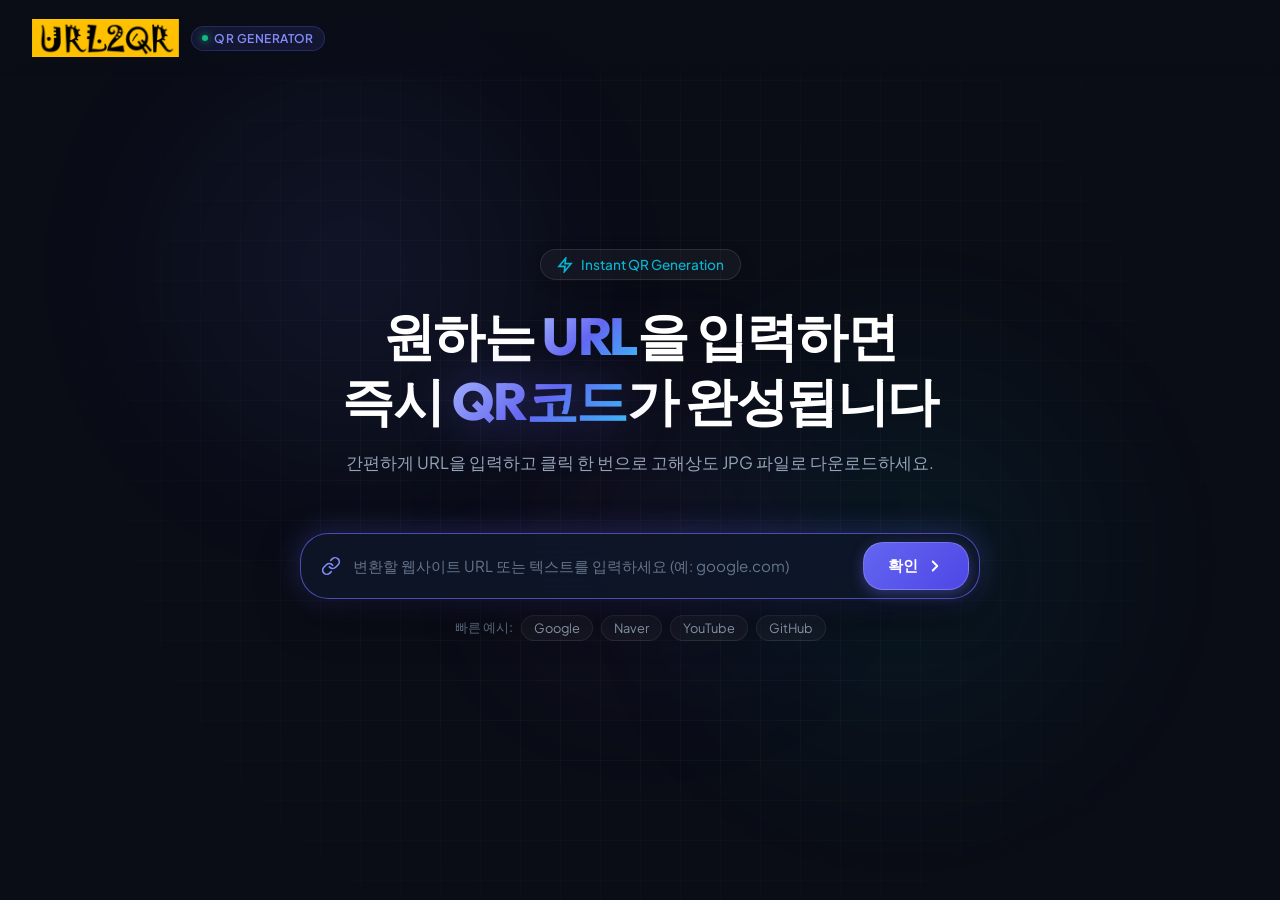
==== index.html @ 55056c15 "init" ====
<!DOCTYPE html>
<html lang="ko">
<head>
    <meta charset="UTF-8">
    <meta name="viewport" content="width=device-width, initial-scale=1.0">
    <title>QR Code Studio - 간편한 QR코드 생성기</title>
    <meta name="description" content="URL을 입력하여 고화질 QR코드를 즉시 생성하고 JPG로 다운로드하세요.">
    <!-- Google Fonts -->
    <link rel="preconnect" href="https://fonts.googleapis.com">
    <link rel="preconnect" href="https://fonts.gstatic.com" crossorigin>
    <link href="https://fonts.googleapis.com/css2?family=Outfit:wght@300;400;500;600;700;800&family=Plus+Jakarta+Sans:wght@400;500;600;700&display=swap" rel="stylesheet">
    <link rel="stylesheet" href="css/style.css">
</head>
<body class="state-initial">
    <!-- Ambient Background Lighting -->
    <div class="ambient-glow orb-1" aria-hidden="true"></div>
    <div class="ambient-glow orb-2" aria-hidden="true"></div>
    <div class="ambient-glow orb-3" aria-hidden="true"></div>
    <div class="bg-grid-pattern" aria-hidden="true"></div>

    <!-- Top-Left Header with Logo -->
    <header class="app-header">
        <div class="logo-wrapper" id="logoWrapper" title="QR Code Studio">
            <img src="img/logo.png" alt="QR Code Studio Logo" class="brand-logo" id="brandLogo" onerror="this.onerror=null; this.src='logo.png';">
            <div class="brand-badge">
                <span class="badge-dot"></span>
                <span>QR Generator</span>
            </div>
        </div>
        <div class="header-actions">
            <button type="button" class="btn-icon" id="btnReset" title="새로 만들기" style="display: none;">
                <svg width="18" height="18" viewBox="0 0 24 24" fill="none" stroke="currentColor" stroke-width="2" stroke-linecap="round" stroke-linejoin="round">
                    <path d="M3 12a9 9 0 0 1 9-9 9.75 9.75 0 0 1 6.74 2.74L21 8"></path>
                    <path d="M21 3v5h-5"></path>
                    <path d="M21 12a9 9 0 0 1-9 9 9.75 9.75 0 0 1-6.74-2.74L3 16"></path>
                    <path d="M3 21v-5h5"></path>
                </svg>
                <span>초기화</span>
            </button>
        </div>
    </header>

    <!-- Main Container -->
    <main class="app-container" id="mainContainer">
        
        <!-- Hero Intro (Visible in Initial State) -->
        <section class="hero-intro" id="heroIntro">
            <div class="hero-pill">
                <svg width="16" height="16" viewBox="0 0 24 24" fill="none" stroke="currentColor" stroke-width="2.5">
                    <polygon points="13 2 3 14 12 14 11 22 21 10 12 10 13 2"></polygon>
                </svg>
                <span>Instant QR Generation</span>
            </div>
            <h1 class="hero-title">
                원하는 <span class="gradient-text">URL</span>을 입력하면<br>
                즉시 <span class="gradient-text glow">QR코드</span>가 완성됩니다
            </h1>
            <p class="hero-desc">
                간편하게 URL을 입력하고 클릭 한 번으로 고해상도 JPG 파일로 다운로드하세요.
            </p>
        </section>

        <!-- Center QR Code Display Section (Active when generated) -->
        <section class="qr-display-section" id="qrDisplaySection" aria-live="polite">
            <div class="qr-card-wrapper">
                <!-- QR Code Clickable Card -->
                <div class="qr-card" id="qrCard" role="button" tabindex="0" title="클릭하면 JPG 파일로 다운로드됩니다">
                    <!-- Hover Tooltip / Action Badge -->
                    <div class="qr-card-badge">
                        <svg width="14" height="14" viewBox="0 0 24 24" fill="none" stroke="currentColor" stroke-width="2.5">
                            <path d="M21 15v4a2 2 0 0 1-2 2H5a2 2 0 0 1-2-2v-4"></path>
                            <polyline points="7 10 12 15 17 10"></polyline>
                            <line x1="12" y1="15" x2="12" y2="3"></line>
                        </svg>
                        <span>클릭하여 JPG 다운로드</span>
                    </div>

                    <!-- Canvas Render Target -->
                    <div class="qr-canvas-container" id="qrCanvasContainer">
                        <!-- QR Code Canvas rendered here -->
                    </div>

                    <!-- Scan Me Tag -->
                    <div class="qr-card-footer">
                        <span class="qr-url-text" id="qrCardUrlText">https://example.com</span>
                    </div>

                    <!-- Click Ripple Effect Overlay -->
                    <div class="ripple-overlay" id="rippleOverlay"></div>
                </div>

                <!-- Action Toolbar below QR Card -->
                <div class="qr-card-actions">
                    <button type="button" class="btn-action-primary" id="btnDownloadJpg" title="고화질 JPG 파일 다운로드">
                        <svg width="18" height="18" viewBox="0 0 24 24" fill="none" stroke="currentColor" stroke-width="2.2" stroke-linecap="round" stroke-linejoin="round">
                            <path d="M21 15v4a2 2 0 0 1-2 2H5a2 2 0 0 1-2-2v-4"></path>
                            <polyline points="7 10 12 15 17 10"></polyline>
                            <line x1="12" y1="15" x2="12" y2="3"></line>
                        </svg>
                        <span>JPG 다운로드</span>
                    </button>
                    <button type="button" class="btn-action-secondary" id="btnCopyUrl" title="입력된 URL 복사">
                        <svg width="18" height="18" viewBox="0 0 24 24" fill="none" stroke="currentColor" stroke-width="2.2" stroke-linecap="round" stroke-linejoin="round">
                            <rect x="9" y="9" width="13" height="13" rx="2" ry="2"></rect>
                            <path d="M5 15H4a2 2 0 0 1-2-2V4a2 2 0 0 1 2-2h9a2 2 0 0 1 2 2v1"></path>
                        </svg>
                        <span>URL 복사</span>
                    </button>
                </div>
            </div>
        </section>

        <!-- Floating / Sliding URL Input Component -->
        <section class="url-input-section" id="urlInputSection">
            <form class="url-form" id="urlForm" autocomplete="off" onsubmit="return false;">
                <div class="input-glow-bar"></div>
                <div class="input-inner-wrapper">
                    <div class="input-icon-left" aria-hidden="true">
                        <svg width="20" height="20" viewBox="0 0 24 24" fill="none" stroke="currentColor" stroke-width="2" stroke-linecap="round" stroke-linejoin="round">
                            <path d="M10 13a5 5 0 0 0 7.54.54l3-3a5 5 0 0 0-7.07-7.07l-1.72 1.71"></path>
                            <path d="M14 11a5 5 0 0 0-7.54-.54l-3 3a5 5 0 0 0 7.07 7.07l1.71-1.71"></path>
                        </svg>
                    </div>

                    <input 
                        type="text" 
                        id="urlInput" 
                        class="url-input-field" 
                        placeholder="변환할 웹사이트 URL 또는 텍스트를 입력하세요 (예: google.com)" 
                        aria-label="URL 입력창" 
                        spellcheck="false" 
                        autofocus
                    >

                    <button type="button" class="btn-clear-input" id="btnClearInput" title="내용 지우기" aria-label="입력 내용 지우기">
                        <svg width="16" height="16" viewBox="0 0 24 24" fill="none" stroke="currentColor" stroke-width="2.5" stroke-linecap="round" stroke-linejoin="round">
                            <line x1="18" y1="6" x2="6" y2="18"></line>
                            <line x1="6" y1="6" x2="18" y2="18"></line>
                        </svg>
                    </button>

                    <button type="submit" class="btn-submit" id="btnSubmit">
                        <span>확인</span>
                        <svg width="18" height="18" viewBox="0 0 24 24" fill="none" stroke="currentColor" stroke-width="2.5" stroke-linecap="round" stroke-linejoin="round">
                            <polyline points="9 18 15 12 9 6"></polyline>
                        </svg>
                    </button>
                </div>

                <!-- Quick Preset URL Chips (shown in initial state) -->
                <div class="preset-chips" id="presetChips">
                    <span class="preset-label">빠른 예시:</span>
                    <button type="button" class="chip-item" data-url="https://www.google.com">Google</button>
                    <button type="button" class="chip-item" data-url="https://www.naver.com">Naver</button>
                    <button type="button" class="chip-item" data-url="https://www.youtube.com">YouTube</button>
                    <button type="button" class="chip-item" data-url="https://github.com">GitHub</button>
                </div>
            </form>
        </section>

    </main>

    <!-- Toast Notification -->
    <div class="toast-container" id="toastContainer" aria-live="assertive"></div>

    <!-- Scripts -->
    <script src="js/qrcode.min.js"></script>
    <script src="js/app.js"></script>
</body>
</html>
---- css/style.css ----
/* ==========================================================================
   Design Tokens & CSS Variables
   ========================================================================== */
:root {
    --bg-main: #0a0d16;
    --bg-secondary: #111728;
    --bg-glass: rgba(17, 24, 39, 0.7);
    --bg-glass-strong: rgba(15, 23, 42, 0.85);
    --border-glass: rgba(255, 255, 255, 0.1);
    --border-glow: rgba(99, 102, 241, 0.35);

    --primary: #6366f1;
    --primary-hover: #4f46e5;
    --primary-light: #818cf8;
    --accent-cyan: #06b6d4;
    --accent-violet: #a855f7;
    --accent-emerald: #10b981;

    --text-primary: #f8fafc;
    --text-secondary: #94a3b8;
    --text-muted: #64748b;

    --font-heading: 'Outfit', -apple-system, BlinkMacSystemFont, "Segoe UI", Roboto, sans-serif;
    --font-body: 'Plus Jakarta Sans', -apple-system, BlinkMacSystemFont, "Segoe UI", Roboto, sans-serif;

    --radius-sm: 8px;
    --radius-md: 14px;
    --radius-lg: 20px;
    --radius-xl: 28px;
    --radius-full: 9999px;

    --shadow-subtle: 0 4px 20px -2px rgba(0, 0, 0, 0.4);
    --shadow-card: 0 20px 40px -15px rgba(0, 0, 0, 0.6), 0 0 40px -10px rgba(99, 102, 241, 0.25);
    --shadow-glow: 0 0 35px rgba(99, 102, 241, 0.4);

    --transition-smooth: all 0.5s cubic-bezier(0.16, 1, 0.3, 1);
    --transition-fast: all 0.2s ease-out;
}

/* ==========================================================================
   Reset & Base Styles
   ========================================================================== */
*, *::before, *::after {
    box-sizing: border-box;
    margin: 0;
    padding: 0;
}

html, body {
    width: 100%;
    min-height: 100vh;
    font-family: var(--font-body);
    background-color: var(--bg-main);
    color: var(--text-primary);
    overflow-x: hidden;
    position: relative;
    -webkit-font-smoothing: antialiased;
    -moz-osx-font-smoothing: grayscale;
}

body {
    display: flex;
    flex-direction: column;
}

/* ==========================================================================
   Ambient Background Lighting & Grids
   ========================================================================== */
.bg-grid-pattern {
    position: fixed;
    inset: 0;
    background-image: 
        linear-gradient(to right, rgba(255, 255, 255, 0.025) 1px, transparent 1px),
        linear-gradient(to bottom, rgba(255, 255, 255, 0.025) 1px, transparent 1px);
    background-size: 40px 40px;
    mask-image: radial-gradient(circle at center, black 40%, transparent 85%);
    -webkit-mask-image: radial-gradient(circle at center, black 40%, transparent 85%);
    pointer-events: none;
    z-index: 0;
}

.ambient-glow {
    position: fixed;
    border-radius: 50%;
    filter: blur(100px);
    opacity: 0.45;
    pointer-events: none;
    z-index: 0;
    animation: floatOrb 18s ease-in-out infinite alternate;
}

.orb-1 {
    width: 450px;
    height: 450px;
    background: radial-gradient(circle, rgba(99, 102, 241, 0.35), transparent 70%);
    top: 5%;
    left: 10%;
}

.orb-2 {
    width: 500px;
    height: 500px;
    background: radial-gradient(circle, rgba(6, 182, 212, 0.25), transparent 70%);
    bottom: 10%;
    right: 10%;
    animation-delay: -6s;
}

.orb-3 {
    width: 350px;
    height: 350px;
    background: radial-gradient(circle, rgba(168, 85, 247, 0.25), transparent 70%);
    top: 40%;
    right: 35%;
    animation-delay: -12s;
}

@keyframes floatOrb {
    0% { transform: translate(0, 0) scale(1); }
    50% { transform: translate(40px, -30px) scale(1.1); }
    100% { transform: translate(-30px, 40px) scale(0.95); }
}

/* ==========================================================================
   Header & Top-Left Logo
   ========================================================================== */
.app-header {
    position: fixed;
    top: 0;
    left: 0;
    right: 0;
    height: 76px;
    display: flex;
    align-items: center;
    justify-content: space-between;
    padding: 0 2rem;
    z-index: 40;
    background: linear-gradient(180deg, rgba(10, 13, 22, 0.8) 0%, rgba(10, 13, 22, 0) 100%);
    backdrop-filter: blur(8px);
    -webkit-backdrop-filter: blur(8px);
}

.logo-wrapper {
    display: flex;
    align-items: center;
    gap: 12px;
    text-decoration: none;
    cursor: pointer;
    transition: var(--transition-fast);
}

.logo-wrapper:hover .brand-logo {
    transform: scale(1.03);
    filter: drop-shadow(0 0 12px rgba(99, 102, 241, 0.4));
}

.brand-logo {
    height: 38px;
    width: auto;
    max-width: 180px;
    object-fit: contain;
    transition: var(--transition-fast);
}

.brand-badge {
    display: inline-flex;
    align-items: center;
    gap: 6px;
    padding: 4px 10px;
    background: rgba(99, 102, 241, 0.12);
    border: 1px solid rgba(99, 102, 241, 0.25);
    border-radius: var(--radius-full);
    font-size: 0.75rem;
    font-weight: 600;
    letter-spacing: 0.04em;
    color: var(--primary-light);
    text-transform: uppercase;
}

.badge-dot {
    width: 6px;
    height: 6px;
    border-radius: 50%;
    background-color: var(--accent-emerald);
    box-shadow: 0 0 8px var(--accent-emerald);
    animation: pulseDot 2s infinite ease-in-out;
}

@keyframes pulseDot {
    0%, 100% { opacity: 1; transform: scale(1); }
    50% { opacity: 0.4; transform: scale(0.8); }
}

.header-actions {
    display: flex;
    align-items: center;
    gap: 12px;
}

.btn-icon {
    display: inline-flex;
    align-items: center;
    gap: 8px;
    padding: 8px 16px;
    background: rgba(255, 255, 255, 0.05);
    border: 1px solid var(--border-glass);
    border-radius: var(--radius-full);
    color: var(--text-secondary);
    font-family: var(--font-body);
    font-size: 0.85rem;
    font-weight: 500;
    cursor: pointer;
    backdrop-filter: blur(10px);
    transition: var(--transition-fast);
}

.btn-icon:hover {
    background: rgba(255, 255, 255, 0.1);
    color: var(--text-primary);
    border-color: rgba(255, 255, 255, 0.2);
    transform: translateY(-1px);
}

/* ==========================================================================
   Main App Container
   ========================================================================== */
.app-container {
    position: relative;
    z-index: 10;
    width: 100%;
    max-width: 1200px;
    margin: 0 auto;
    min-height: 100vh;
    padding: 90px 1.5rem 100px;
    display: flex;
    flex-direction: column;
    align-items: center;
    justify-content: center;
    transition: var(--transition-smooth);
}

/* ==========================================================================
   Hero Intro Section (Initial State)
   ========================================================================== */
.hero-intro {
    text-align: center;
    max-width: 680px;
    margin-bottom: 2.5rem;
    transition: var(--transition-smooth);
    opacity: 1;
    transform: translateY(0);
}

.hero-pill {
    display: inline-flex;
    align-items: center;
    gap: 8px;
    padding: 6px 16px;
    background: rgba(255, 255, 255, 0.04);
    border: 1px solid rgba(255, 255, 255, 0.1);
    border-radius: var(--radius-full);
    font-size: 0.85rem;
    font-weight: 500;
    color: var(--accent-cyan);
    margin-bottom: 1.5rem;
    box-shadow: 0 4px 15px rgba(0, 0, 0, 0.2);
}

.hero-title {
    font-family: var(--font-heading);
    font-size: clamp(2rem, 4.5vw, 3.25rem);
    font-weight: 800;
    line-height: 1.25;
    letter-spacing: -0.03em;
    margin-bottom: 1rem;
    color: #ffffff;
}

.gradient-text {
    background: linear-gradient(135deg, #a5b4fc 0%, #6366f1 50%, #38bdf8 100%);
    -webkit-background-clip: text;
    -webkit-text-fill-color: transparent;
}

.gradient-text.glow {
    filter: drop-shadow(0 0 25px rgba(99, 102, 241, 0.45));
}

.hero-desc {
    font-size: 1.05rem;
    line-height: 1.6;
    color: var(--text-secondary);
}

/* State Change: When QR is Generated */
body.state-generated .hero-intro {
    opacity: 0;
    transform: translateY(-20px) scale(0.95);
    max-height: 0;
    margin-bottom: 0;
    pointer-events: none;
    overflow: hidden;
}

/* ==========================================================================
   Center QR Code Display Section
   ========================================================================== */
.qr-display-section {
    display: flex;
    flex-direction: column;
    align-items: center;
    justify-content: center;
    width: 100%;
    margin-top: 0;
    transition: var(--transition-smooth);
}

/* Initial state: Hidden */
body.state-initial .qr-display-section {
    opacity: 0;
    transform: scale(0.85) translateY(20px);
    max-height: 0;
    pointer-events: none;
    overflow: hidden;
    margin: 0;
}

/* Generated state: Centered and Revealed */
body.state-generated .qr-display-section {
    opacity: 1;
    transform: scale(1) translateY(0);
    max-height: 700px;
    pointer-events: auto;
    margin: auto 0 4rem 0;
}

.qr-card-wrapper {
    display: flex;
    flex-direction: column;
    align-items: center;
    gap: 1.75rem;
    animation: popIn 0.6s cubic-bezier(0.16, 1, 0.3, 1) forwards;
}

@keyframes popIn {
    0% {
        opacity: 0;
        transform: scale(0.8) translateY(30px);
    }
    100% {
        opacity: 1;
        transform: scale(1) translateY(0);
    }
}

/* Clickable Interactive QR Card */
.qr-card {
    position: relative;
    background: var(--bg-glass-strong);
    border: 1px solid var(--border-glow);
    border-radius: var(--radius-xl);
    padding: 1.75rem 1.75rem 1.5rem;
    box-shadow: var(--shadow-card);
    backdrop-filter: blur(20px);
    -webkit-backdrop-filter: blur(20px);
    cursor: pointer;
    transition: transform 0.35s cubic-bezier(0.16, 1, 0.3, 1), box-shadow 0.35s ease, border-color 0.35s ease;
    user-select: none;
    overflow: hidden;
    display: flex;
    flex-direction: column;
    align-items: center;
}

.qr-card:hover {
    transform: translateY(-6px) scale(1.02);
    border-color: rgba(99, 102, 241, 0.7);
    box-shadow: 0 25px 50px -12px rgba(0, 0, 0, 0.8), 0 0 50px rgba(99, 102, 241, 0.45);
}

.qr-card:active {
    transform: scale(0.98);
}

.qr-card:focus-visible {
    outline: 2px solid var(--primary-light);
    outline-offset: 4px;
}

/* Download Badge on Hover */
.qr-card-badge {
    position: absolute;
    top: 14px;
    right: 14px;
    display: flex;
    align-items: center;
    gap: 6px;
    padding: 5px 12px;
    background: linear-gradient(135deg, rgba(99, 102, 241, 0.85), rgba(6, 182, 212, 0.85));
    border-radius: var(--radius-full);
    font-size: 0.75rem;
    font-weight: 600;
    color: #ffffff;
    box-shadow: 0 4px 12px rgba(0, 0, 0, 0.3);
    opacity: 0.9;
    transition: var(--transition-fast);
    z-index: 5;
}

.qr-card:hover .qr-card-badge {
    opacity: 1;
    transform: translateY(-1px);
    box-shadow: 0 6px 16px rgba(99, 102, 241, 0.5);
}

/* Canvas Container with clean white background */
.qr-canvas-container {
    width: 256px;
    height: 256px;
    background: #ffffff;
    border-radius: var(--radius-lg);
    padding: 16px;
    display: flex;
    align-items: center;
    justify-content: center;
    box-shadow: 0 8px 30px rgba(0, 0, 0, 0.25);
    position: relative;
    z-index: 2;
}

.qr-canvas-container canvas {
    width: 100% !important;
    height: 100% !important;
    border-radius: var(--radius-sm);
    display: block;
}

/* QR Card Footer with URL preview */
.qr-card-footer {
    margin-top: 1.25rem;
    width: 100%;
    max-width: 256px;
    text-align: center;
}

.qr-url-text {
    display: block;
    font-size: 0.82rem;
    color: var(--text-secondary);
    white-space: nowrap;
    overflow: hidden;
    text-overflow: ellipsis;
    padding: 4px 10px;
    background: rgba(255, 255, 255, 0.04);
    border-radius: var(--radius-full);
    border: 1px solid rgba(255, 255, 255, 0.06);
}

/* Click Ripple effect */
.ripple-overlay {
    position: absolute;
    inset: 0;
    pointer-events: none;
    background: radial-gradient(circle, rgba(255, 255, 255, 0.35) 10%, transparent 70%);
    opacity: 0;
    transform: scale(0);
    transition: transform 0.5s ease-out, opacity 0.5s ease-out;
}

.qr-card.ripple-active .ripple-overlay {
    opacity: 1;
    transform: scale(2.5);
    transition: 0s;
}

/* QR Action Toolbar */
.qr-card-actions {
    display: flex;
    gap: 12px;
    width: 100%;
    max-width: 320px;
}

.btn-action-primary,
.btn-action-secondary {
    flex: 1;
    display: inline-flex;
    align-items: center;
    justify-content: center;
    gap: 8px;
    padding: 12px 18px;
    border-radius: var(--radius-md);
    font-family: var(--font-body);
    font-size: 0.9rem;
    font-weight: 600;
    cursor: pointer;
    transition: var(--transition-fast);
}

.btn-action-primary {
    background: linear-gradient(135deg, #6366f1 0%, #4f46e5 100%);
    border: 1px solid rgba(255, 255, 255, 0.2);
    color: #ffffff;
    box-shadow: 0 4px 16px rgba(99, 102, 241, 0.4);
}

.btn-action-primary:hover {
    transform: translateY(-2px);
    box-shadow: 0 8px 25px rgba(99, 102, 241, 0.6);
    background: linear-gradient(135deg, #4f46e5 0%, #4338ca 100%);
}

.btn-action-secondary {
    background: rgba(255, 255, 255, 0.05);
    border: 1px solid var(--border-glass);
    color: var(--text-primary);
    backdrop-filter: blur(10px);
}

.btn-action-secondary:hover {
    background: rgba(255, 255, 255, 0.1);
    border-color: rgba(255, 255, 255, 0.2);
    transform: translateY(-2px);
}

/* ==========================================================================
   Sliding URL Input Section (Center -> Bottom Transition)
   ========================================================================== */
.url-input-section {
    width: 100%;
    max-width: 680px;
    z-index: 30;
    transition: var(--transition-smooth);
}

/* Initial State: Centered below Hero */
body.state-initial .url-input-section {
    position: relative;
    margin-top: 0;
    transform: translateY(0);
}

/* Generated State: Docked smoothly at the Bottom */
body.state-generated .url-input-section {
    position: fixed;
    bottom: 2rem;
    left: 50%;
    transform: translateX(-50%);
    width: calc(100% - 3rem);
    max-width: 650px;
    animation: dockBottom 0.6s cubic-bezier(0.16, 1, 0.3, 1) forwards;
}

@keyframes dockBottom {
    0% {
        transform: translate(-50%, 60px);
        opacity: 0.5;
    }
    100% {
        transform: translate(-50%, 0);
        opacity: 1;
    }
}

.url-form {
    position: relative;
    display: flex;
    flex-direction: column;
    gap: 1rem;
    width: 100%;
}

.input-inner-wrapper {
    position: relative;
    display: flex;
    align-items: center;
    background: var(--bg-glass-strong);
    border: 1px solid var(--border-glass);
    border-radius: var(--radius-xl);
    padding: 8px 10px 8px 20px;
    box-shadow: 0 12px 35px -5px rgba(0, 0, 0, 0.5), 0 0 20px rgba(99, 102, 241, 0.1);
    backdrop-filter: blur(24px);
    -webkit-backdrop-filter: blur(24px);
    transition: var(--transition-fast);
}

.input-inner-wrapper:focus-within {
    border-color: rgba(99, 102, 241, 0.7);
    box-shadow: 0 16px 45px -5px rgba(0, 0, 0, 0.6), 0 0 30px rgba(99, 102, 241, 0.35);
}

.input-icon-left {
    display: flex;
    align-items: center;
    justify-content: center;
    color: var(--text-muted);
    margin-right: 12px;
    transition: var(--transition-fast);
}

.input-inner-wrapper:focus-within .input-icon-left {
    color: var(--primary-light);
}

.url-input-field {
    flex: 1;
    background: transparent;
    border: none;
    outline: none;
    color: var(--text-primary);
    font-family: var(--font-body);
    font-size: 1.05rem;
    padding: 10px 0;
    width: 100%;
}

.url-input-field::placeholder {
    color: var(--text-muted);
    font-size: 0.95rem;
}

/* Clear button inside input */
.btn-clear-input {
    background: transparent;
    border: none;
    color: var(--text-muted);
    padding: 6px;
    border-radius: 50%;
    cursor: pointer;
    display: flex;
    align-items: center;
    justify-content: center;
    opacity: 0;
    pointer-events: none;
    transition: var(--transition-fast);
    margin-right: 6px;
}

.btn-clear-input.visible {
    opacity: 1;
    pointer-events: auto;
}

.btn-clear-input:hover {
    color: var(--text-primary);
    background: rgba(255, 255, 255, 0.1);
}

/* Submit Confirmation Button */
.btn-submit {
    display: inline-flex;
    align-items: center;
    justify-content: center;
    gap: 8px;
    padding: 12px 24px;
    background: linear-gradient(135deg, #6366f1 0%, #4f46e5 100%);
    border: 1px solid rgba(255, 255, 255, 0.2);
    border-radius: var(--radius-lg);
    color: #ffffff;
    font-family: var(--font-body);
    font-size: 0.95rem;
    font-weight: 600;
    cursor: pointer;
    box-shadow: 0 4px 14px rgba(99, 102, 241, 0.4);
    transition: var(--transition-fast);
    white-space: nowrap;
}

.btn-submit:hover {
    background: linear-gradient(135deg, #4f46e5 0%, #4338ca 100%);
    box-shadow: 0 6px 20px rgba(99, 102, 241, 0.6);
    transform: translateY(-1px);
}

.btn-submit:active {
    transform: scale(0.97);
}

/* Preset Chips (Initial State) */
.preset-chips {
    display: flex;
    align-items: center;
    justify-content: center;
    flex-wrap: wrap;
    gap: 8px;
    transition: var(--transition-smooth);
}

body.state-generated .preset-chips {
    display: none;
}

.preset-label {
    font-size: 0.8rem;
    color: var(--text-muted);
    font-weight: 500;
}

.chip-item {
    background: rgba(255, 255, 255, 0.04);
    border: 1px solid rgba(255, 255, 255, 0.08);
    border-radius: var(--radius-full);
    color: var(--text-secondary);
    font-family: var(--font-body);
    font-size: 0.8rem;
    padding: 4px 12px;
    cursor: pointer;
    transition: var(--transition-fast);
}

.chip-item:hover {
    background: rgba(99, 102, 241, 0.15);
    border-color: rgba(99, 102, 241, 0.3);
    color: #ffffff;
    transform: translateY(-1px);
}

/* ==========================================================================
   Toast Notification
   ========================================================================== */
.toast-container {
    position: fixed;
    top: 24px;
    left: 50%;
    transform: translateX(-50%);
    z-index: 100;
    display: flex;
    flex-direction: column;
    gap: 8px;
    pointer-events: none;
}

.toast {
    display: inline-flex;
    align-items: center;
    gap: 10px;
    padding: 12px 20px;
    background: rgba(15, 23, 42, 0.95);
    border: 1px solid rgba(99, 102, 241, 0.4);
    border-radius: var(--radius-full);
    color: #ffffff;
    font-size: 0.9rem;
    font-weight: 500;
    box-shadow: 0 10px 30px rgba(0, 0, 0, 0.5), 0 0 20px rgba(99, 102, 241, 0.3);
    backdrop-filter: blur(12px);
    animation: toastSlideDown 0.35s cubic-bezier(0.16, 1, 0.3, 1) forwards;
}

.toast.toast-leave {
    animation: toastFadeOut 0.3s ease-in forwards;
}

.toast-icon-success {
    color: var(--accent-emerald);
}

.toast-icon-info {
    color: var(--accent-cyan);
}

@keyframes toastSlideDown {
    0% {
        opacity: 0;
        transform: translateY(-20px) scale(0.9);
    }
    100% {
        opacity: 1;
        transform: translateY(0) scale(1);
    }
}

@keyframes toastFadeOut {
    0% {
        opacity: 1;
        transform: translateY(0) scale(1);
    }
    100% {
        opacity: 0;
        transform: translateY(-10px) scale(0.95);
    }
}

/* ==========================================================================
   Animations & Keyframes
   ========================================================================== */
@keyframes shake {
    0%, 100% { transform: translateX(0); }
    20%, 60% { transform: translateX(-8px); }
    40%, 80% { transform: translateX(8px); }
}

@keyframes popRefresh {
    0% { transform: scale(0.95); opacity: 0.7; }
    50% { transform: scale(1.04); opacity: 1; filter: drop-shadow(0 0 30px rgba(99, 102, 241, 0.6)); }
    100% { transform: scale(1); opacity: 1; }
}

.qr-card.pop-refresh {
    animation: popRefresh 0.45s cubic-bezier(0.16, 1, 0.3, 1);
}

@media (max-width: 640px) {
    .app-header {
        padding: 0 1rem;
        height: 64px;
    }

    .brand-logo {
        height: 32px;
    }

    .brand-badge {
        display: none;
    }

    .app-container {
        padding: 80px 1rem 120px;
    }

    .hero-title {
        font-size: 1.75rem;
    }

    .qr-canvas-container {
        width: 220px;
        height: 220px;
    }

    body.state-generated .url-input-section {
        bottom: 1rem;
        width: calc(100% - 1.5rem);
    }

    .btn-submit span {
        display: none;
    }

    .btn-submit {
        padding: 12px 16px;
    }
}
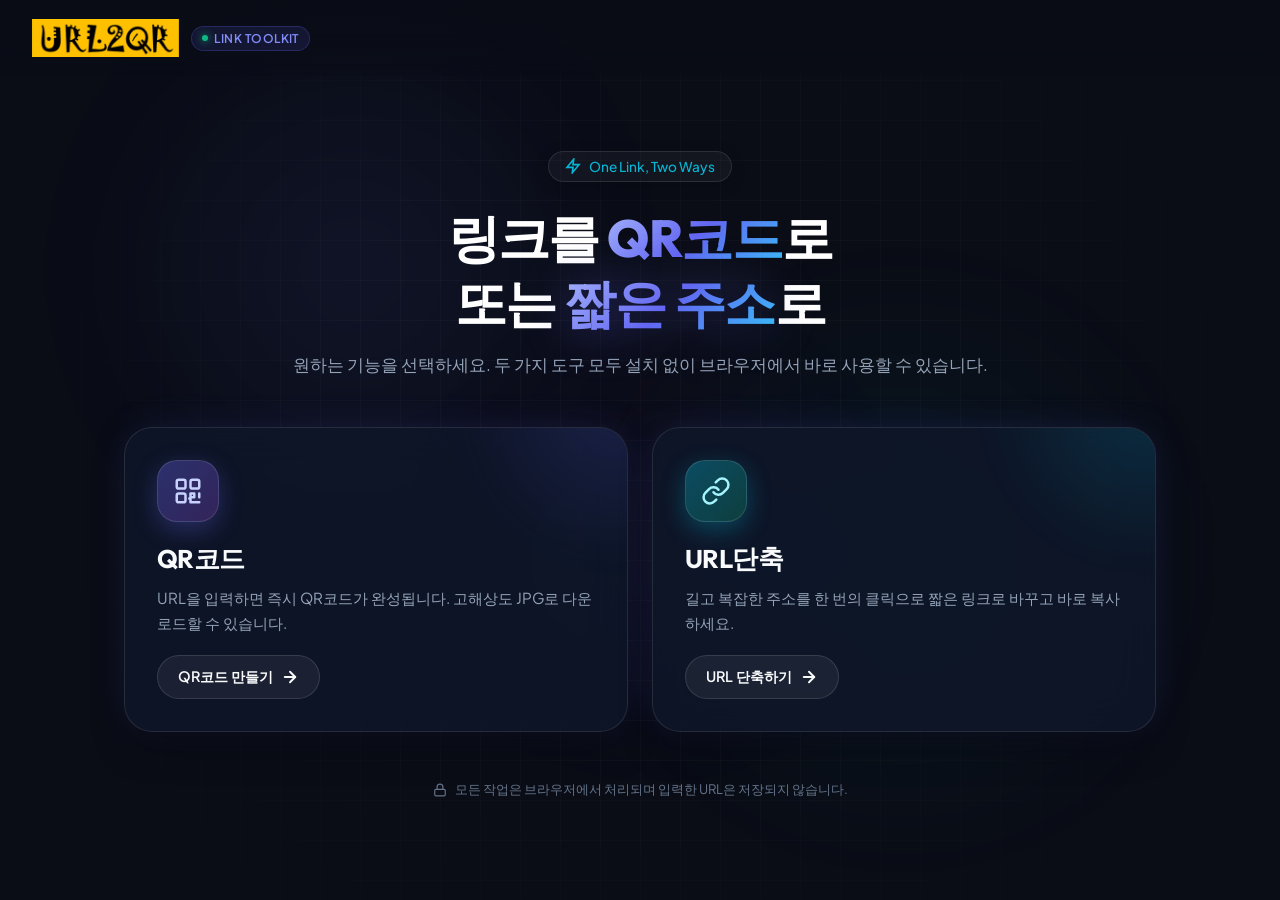
==== commit a204c57f: "Add files via upload update" ====
--- a/index.html
+++ b/index.html
@@ -3,168 +3,104 @@
 <head>
     <meta charset="UTF-8">
     <meta name="viewport" content="width=device-width, initial-scale=1.0">
-    <title>QR Code Studio - 간편한 QR코드 생성기</title>
-    <meta name="description" content="URL을 입력하여 고화질 QR코드를 즉시 생성하고 JPG로 다운로드하세요.">
-    <!-- Google Fonts -->
+    <title>QR &amp; Shorten Studio - QR코드 생성 · URL 단축</title>
+    <meta name="description" content="URL을 QR코드로 만들거나, 긴 주소를 짧은 링크로 단축하세요.">
     <link rel="preconnect" href="https://fonts.googleapis.com">
     <link rel="preconnect" href="https://fonts.gstatic.com" crossorigin>
     <link href="https://fonts.googleapis.com/css2?family=Outfit:wght@300;400;500;600;700;800&family=Plus+Jakarta+Sans:wght@400;500;600;700&display=swap" rel="stylesheet">
-    <link rel="stylesheet" href="css/style.css">
+    <link rel="stylesheet" href="css/landing.css">
 </head>
-<body class="state-initial">
-    <!-- Ambient Background Lighting -->
+<body>
     <div class="ambient-glow orb-1" aria-hidden="true"></div>
     <div class="ambient-glow orb-2" aria-hidden="true"></div>
     <div class="ambient-glow orb-3" aria-hidden="true"></div>
     <div class="bg-grid-pattern" aria-hidden="true"></div>
 
-    <!-- Top-Left Header with Logo -->
     <header class="app-header">
-        <div class="logo-wrapper" id="logoWrapper" title="QR Code Studio">
-            <img src="img/logo.png" alt="QR Code Studio Logo" class="brand-logo" id="brandLogo" onerror="this.onerror=null; this.src='logo.png';">
+        <div class="logo-wrapper">
+            <img src="img/logo.png" alt="QR &amp; Shorten Studio Logo" class="brand-logo" onerror="this.style.display='none';">
             <div class="brand-badge">
                 <span class="badge-dot"></span>
-                <span>QR Generator</span>
+                <span>Link Toolkit</span>
             </div>
-        </div>
-        <div class="header-actions">
-            <button type="button" class="btn-icon" id="btnReset" title="새로 만들기" style="display: none;">
-                <svg width="18" height="18" viewBox="0 0 24 24" fill="none" stroke="currentColor" stroke-width="2" stroke-linecap="round" stroke-linejoin="round">
-                    <path d="M3 12a9 9 0 0 1 9-9 9.75 9.75 0 0 1 6.74 2.74L21 8"></path>
-                    <path d="M21 3v5h-5"></path>
-                    <path d="M21 12a9 9 0 0 1-9 9 9.75 9.75 0 0 1-6.74-2.74L3 16"></path>
-                    <path d="M3 21v-5h5"></path>
-                </svg>
-                <span>초기화</span>
-            </button>
         </div>
     </header>
 
-    <!-- Main Container -->
-    <main class="app-container" id="mainContainer">
-        
-        <!-- Hero Intro (Visible in Initial State) -->
-        <section class="hero-intro" id="heroIntro">
+    <main class="landing-container">
+        <section class="hero-intro">
             <div class="hero-pill">
                 <svg width="16" height="16" viewBox="0 0 24 24" fill="none" stroke="currentColor" stroke-width="2.5">
                     <polygon points="13 2 3 14 12 14 11 22 21 10 12 10 13 2"></polygon>
                 </svg>
-                <span>Instant QR Generation</span>
+                <span>One Link, Two Ways</span>
             </div>
             <h1 class="hero-title">
-                원하는 <span class="gradient-text">URL</span>을 입력하면<br>
-                즉시 <span class="gradient-text glow">QR코드</span>가 완성됩니다
+                링크를 <span class="gradient-text">QR코드</span>로<br>
+                또는 <span class="gradient-text glow">짧은 주소</span>로
             </h1>
             <p class="hero-desc">
-                간편하게 URL을 입력하고 클릭 한 번으로 고해상도 JPG 파일로 다운로드하세요.
+                원하는 기능을 선택하세요. 두 가지 도구 모두 설치 없이 브라우저에서 바로 사용할 수 있습니다.
             </p>
         </section>
 
-        <!-- Center QR Code Display Section (Active when generated) -->
-        <section class="qr-display-section" id="qrDisplaySection" aria-live="polite">
-            <div class="qr-card-wrapper">
-                <!-- QR Code Clickable Card -->
-                <div class="qr-card" id="qrCard" role="button" tabindex="0" title="클릭하면 JPG 파일로 다운로드됩니다">
-                    <!-- Hover Tooltip / Action Badge -->
-                    <div class="qr-card-badge">
-                        <svg width="14" height="14" viewBox="0 0 24 24" fill="none" stroke="currentColor" stroke-width="2.5">
-                            <path d="M21 15v4a2 2 0 0 1-2 2H5a2 2 0 0 1-2-2v-4"></path>
-                            <polyline points="7 10 12 15 17 10"></polyline>
-                            <line x1="12" y1="15" x2="12" y2="3"></line>
-                        </svg>
-                        <span>클릭하여 JPG 다운로드</span>
-                    </div>
+        <section class="feature-grid" aria-label="기능 선택">
+            <a class="feature-card" href="url2qr/index.html" id="cardQr">
+                <div class="feature-glow" aria-hidden="true"></div>
+                <div class="feature-icon icon-qr">
+                    <svg width="30" height="30" viewBox="0 0 24 24" fill="none" stroke="currentColor" stroke-width="2" stroke-linecap="round" stroke-linejoin="round">
+                        <rect x="3" y="3" width="7" height="7" rx="1.5"></rect>
+                        <rect x="14" y="3" width="7" height="7" rx="1.5"></rect>
+                        <rect x="3" y="14" width="7" height="7" rx="1.5"></rect>
+                        <path d="M14 14h3v3h-3z"></path>
+                        <path d="M21 14v3M21 21h-3M17 21h-3v-3M14 18h-1"></path>
+                    </svg>
+                </div>
+                <div class="feature-body">
+                    <h2 class="feature-title">QR코드</h2>
+                    <p class="feature-desc">
+                        URL을 입력하면 즉시 QR코드가 완성됩니다. 고해상도 JPG로 다운로드할 수 있습니다.
+                    </p>
+                </div>
+                <span class="feature-cta">
+                    <span>QR코드 만들기</span>
+                    <svg width="18" height="18" viewBox="0 0 24 24" fill="none" stroke="currentColor" stroke-width="2.5" stroke-linecap="round" stroke-linejoin="round">
+                        <line x1="5" y1="12" x2="19" y2="12"></line>
+                        <polyline points="12 5 19 12 12 19"></polyline>
+                    </svg>
+                </span>
+            </a>
 
-                    <!-- Canvas Render Target -->
-                    <div class="qr-canvas-container" id="qrCanvasContainer">
-                        <!-- QR Code Canvas rendered here -->
-                    </div>
-
-                    <!-- Scan Me Tag -->
-                    <div class="qr-card-footer">
-                        <span class="qr-url-text" id="qrCardUrlText">https://example.com</span>
-                    </div>
-
-                    <!-- Click Ripple Effect Overlay -->
-                    <div class="ripple-overlay" id="rippleOverlay"></div>
+            <a class="feature-card" href="urlShort/index.html" id="cardShort">
+                <div class="feature-glow" aria-hidden="true"></div>
+                <div class="feature-icon icon-short">
+                    <svg width="30" height="30" viewBox="0 0 24 24" fill="none" stroke="currentColor" stroke-width="2" stroke-linecap="round" stroke-linejoin="round">
+                        <path d="M10 13a5 5 0 0 0 7.54.54l3-3a5 5 0 0 0-7.07-7.07l-1.72 1.71"></path>
+                        <path d="M14 11a5 5 0 0 0-7.54-.54l-3 3a5 5 0 0 0 7.07 7.07l1.71-1.71"></path>
+                    </svg>
                 </div>
-
-                <!-- Action Toolbar below QR Card -->
-                <div class="qr-card-actions">
-                    <button type="button" class="btn-action-primary" id="btnDownloadJpg" title="고화질 JPG 파일 다운로드">
-                        <svg width="18" height="18" viewBox="0 0 24 24" fill="none" stroke="currentColor" stroke-width="2.2" stroke-linecap="round" stroke-linejoin="round">
-                            <path d="M21 15v4a2 2 0 0 1-2 2H5a2 2 0 0 1-2-2v-4"></path>
-                            <polyline points="7 10 12 15 17 10"></polyline>
-                            <line x1="12" y1="15" x2="12" y2="3"></line>
-                        </svg>
-                        <span>JPG 다운로드</span>
-                    </button>
-                    <button type="button" class="btn-action-secondary" id="btnCopyUrl" title="입력된 URL 복사">
-                        <svg width="18" height="18" viewBox="0 0 24 24" fill="none" stroke="currentColor" stroke-width="2.2" stroke-linecap="round" stroke-linejoin="round">
-                            <rect x="9" y="9" width="13" height="13" rx="2" ry="2"></rect>
-                            <path d="M5 15H4a2 2 0 0 1-2-2V4a2 2 0 0 1 2-2h9a2 2 0 0 1 2 2v1"></path>
-                        </svg>
-                        <span>URL 복사</span>
-                    </button>
+                <div class="feature-body">
+                    <h2 class="feature-title">URL단축</h2>
+                    <p class="feature-desc">
+                        길고 복잡한 주소를 한 번의 클릭으로 짧은 링크로 바꾸고 바로 복사하세요.
+                    </p>
                 </div>
-            </div>
+                <span class="feature-cta">
+                    <span>URL 단축하기</span>
+                    <svg width="18" height="18" viewBox="0 0 24 24" fill="none" stroke="currentColor" stroke-width="2.5" stroke-linecap="round" stroke-linejoin="round">
+                        <line x1="5" y1="12" x2="19" y2="12"></line>
+                        <polyline points="12 5 19 12 12 19"></polyline>
+                    </svg>
+                </span>
+            </a>
         </section>
 
-        <!-- Floating / Sliding URL Input Component -->
-        <section class="url-input-section" id="urlInputSection">
-            <form class="url-form" id="urlForm" autocomplete="off" onsubmit="return false;">
-                <div class="input-glow-bar"></div>
-                <div class="input-inner-wrapper">
-                    <div class="input-icon-left" aria-hidden="true">
-                        <svg width="20" height="20" viewBox="0 0 24 24" fill="none" stroke="currentColor" stroke-width="2" stroke-linecap="round" stroke-linejoin="round">
-                            <path d="M10 13a5 5 0 0 0 7.54.54l3-3a5 5 0 0 0-7.07-7.07l-1.72 1.71"></path>
-                            <path d="M14 11a5 5 0 0 0-7.54-.54l-3 3a5 5 0 0 0 7.07 7.07l1.71-1.71"></path>
-                        </svg>
-                    </div>
-
-                    <input 
-                        type="text" 
-                        id="urlInput" 
-                        class="url-input-field" 
-                        placeholder="변환할 웹사이트 URL 또는 텍스트를 입력하세요 (예: google.com)" 
-                        aria-label="URL 입력창" 
-                        spellcheck="false" 
-                        autofocus
-                    >
-
-                    <button type="button" class="btn-clear-input" id="btnClearInput" title="내용 지우기" aria-label="입력 내용 지우기">
-                        <svg width="16" height="16" viewBox="0 0 24 24" fill="none" stroke="currentColor" stroke-width="2.5" stroke-linecap="round" stroke-linejoin="round">
-                            <line x1="18" y1="6" x2="6" y2="18"></line>
-                            <line x1="6" y1="6" x2="18" y2="18"></line>
-                        </svg>
-                    </button>
-
-                    <button type="submit" class="btn-submit" id="btnSubmit">
-                        <span>확인</span>
-                        <svg width="18" height="18" viewBox="0 0 24 24" fill="none" stroke="currentColor" stroke-width="2.5" stroke-linecap="round" stroke-linejoin="round">
-                            <polyline points="9 18 15 12 9 6"></polyline>
-                        </svg>
-                    </button>
-                </div>
-
-                <!-- Quick Preset URL Chips (shown in initial state) -->
-                <div class="preset-chips" id="presetChips">
-                    <span class="preset-label">빠른 예시:</span>
-                    <button type="button" class="chip-item" data-url="https://www.google.com">Google</button>
-                    <button type="button" class="chip-item" data-url="https://www.naver.com">Naver</button>
-                    <button type="button" class="chip-item" data-url="https://www.youtube.com">YouTube</button>
-                    <button type="button" class="chip-item" data-url="https://github.com">GitHub</button>
-                </div>
-            </form>
-        </section>
-
+        <p class="landing-footnote">
+            <svg width="14" height="14" viewBox="0 0 24 24" fill="none" stroke="currentColor" stroke-width="2" stroke-linecap="round" stroke-linejoin="round">
+                <rect x="3" y="11" width="18" height="11" rx="2" ry="2"></rect>
+                <path d="M7 11V7a5 5 0 0 1 10 0v4"></path>
+            </svg>
+            <span>모든 작업은 브라우저에서 처리되며 입력한 URL은 저장되지 않습니다.</span>
+        </p>
     </main>
-
-    <!-- Toast Notification -->
-    <div class="toast-container" id="toastContainer" aria-live="assertive"></div>
-
-    <!-- Scripts -->
-    <script src="js/qrcode.min.js"></script>
-    <script src="js/app.js"></script>
 </body>
 </html>
--- a/css/landing.css
+++ b/css/landing.css
@@ -0,0 +1,420 @@
+/* ==========================================================================
+   QR & Shorten Studio - Landing Page
+   ========================================================================== */
+:root {
+    --bg-main: #0a0d16;
+    --bg-glass-strong: rgba(15, 23, 42, 0.85);
+    --border-glass: rgba(255, 255, 255, 0.1);
+    --border-glow: rgba(99, 102, 241, 0.35);
+
+    --primary: #6366f1;
+    --primary-light: #818cf8;
+    --accent-cyan: #06b6d4;
+    --accent-violet: #a855f7;
+    --accent-emerald: #10b981;
+
+    --text-primary: #f8fafc;
+    --text-secondary: #94a3b8;
+    --text-muted: #64748b;
+
+    --font-heading: 'Outfit', -apple-system, BlinkMacSystemFont, "Segoe UI", Roboto, sans-serif;
+    --font-body: 'Plus Jakarta Sans', -apple-system, BlinkMacSystemFont, "Segoe UI", Roboto, sans-serif;
+
+    --radius-md: 14px;
+    --radius-lg: 20px;
+    --radius-xl: 28px;
+    --radius-full: 9999px;
+
+    --shadow-card: 0 20px 40px -15px rgba(0, 0, 0, 0.6), 0 0 40px -10px rgba(99, 102, 241, 0.25);
+    --transition-smooth: all 0.5s cubic-bezier(0.16, 1, 0.3, 1);
+    --transition-fast: all 0.2s ease-out;
+}
+
+*, *::before, *::after {
+    box-sizing: border-box;
+    margin: 0;
+    padding: 0;
+}
+
+html, body {
+    width: 100%;
+    min-height: 100vh;
+    font-family: var(--font-body);
+    background-color: var(--bg-main);
+    color: var(--text-primary);
+    overflow-x: hidden;
+    position: relative;
+    -webkit-font-smoothing: antialiased;
+    -moz-osx-font-smoothing: grayscale;
+}
+
+body {
+    display: flex;
+    flex-direction: column;
+}
+
+/* Ambient background */
+.bg-grid-pattern {
+    position: fixed;
+    inset: 0;
+    background-image:
+        linear-gradient(to right, rgba(255, 255, 255, 0.025) 1px, transparent 1px),
+        linear-gradient(to bottom, rgba(255, 255, 255, 0.025) 1px, transparent 1px);
+    background-size: 40px 40px;
+    mask-image: radial-gradient(circle at center, black 40%, transparent 85%);
+    -webkit-mask-image: radial-gradient(circle at center, black 40%, transparent 85%);
+    pointer-events: none;
+    z-index: 0;
+}
+
+.ambient-glow {
+    position: fixed;
+    border-radius: 50%;
+    filter: blur(100px);
+    opacity: 0.45;
+    pointer-events: none;
+    z-index: 0;
+    animation: floatOrb 18s ease-in-out infinite alternate;
+}
+
+.orb-1 {
+    width: 450px;
+    height: 450px;
+    background: radial-gradient(circle, rgba(99, 102, 241, 0.35), transparent 70%);
+    top: 5%;
+    left: 10%;
+}
+
+.orb-2 {
+    width: 500px;
+    height: 500px;
+    background: radial-gradient(circle, rgba(6, 182, 212, 0.25), transparent 70%);
+    bottom: 10%;
+    right: 10%;
+    animation-delay: -6s;
+}
+
+.orb-3 {
+    width: 350px;
+    height: 350px;
+    background: radial-gradient(circle, rgba(168, 85, 247, 0.25), transparent 70%);
+    top: 40%;
+    right: 35%;
+    animation-delay: -12s;
+}
+
+@keyframes floatOrb {
+    0% { transform: translate(0, 0) scale(1); }
+    50% { transform: translate(40px, -30px) scale(1.1); }
+    100% { transform: translate(-30px, 40px) scale(0.95); }
+}
+
+/* Header */
+.app-header {
+    position: fixed;
+    top: 0;
+    left: 0;
+    right: 0;
+    height: 76px;
+    display: flex;
+    align-items: center;
+    padding: 0 2rem;
+    z-index: 40;
+    background: linear-gradient(180deg, rgba(10, 13, 22, 0.8) 0%, rgba(10, 13, 22, 0) 100%);
+    backdrop-filter: blur(8px);
+    -webkit-backdrop-filter: blur(8px);
+}
+
+.logo-wrapper {
+    display: flex;
+    align-items: center;
+    gap: 12px;
+}
+
+.brand-logo {
+    height: 38px;
+    width: auto;
+    max-width: 180px;
+    object-fit: contain;
+}
+
+.brand-badge {
+    display: inline-flex;
+    align-items: center;
+    gap: 6px;
+    padding: 4px 10px;
+    background: rgba(99, 102, 241, 0.12);
+    border: 1px solid rgba(99, 102, 241, 0.25);
+    border-radius: var(--radius-full);
+    font-size: 0.75rem;
+    font-weight: 600;
+    letter-spacing: 0.04em;
+    color: var(--primary-light);
+    text-transform: uppercase;
+}
+
+.badge-dot {
+    width: 6px;
+    height: 6px;
+    border-radius: 50%;
+    background-color: var(--accent-emerald);
+    box-shadow: 0 0 8px var(--accent-emerald);
+    animation: pulseDot 2s infinite ease-in-out;
+}
+
+@keyframes pulseDot {
+    0%, 100% { opacity: 1; transform: scale(1); }
+    50% { opacity: 0.4; transform: scale(0.8); }
+}
+
+/* Layout */
+.landing-container {
+    position: relative;
+    z-index: 10;
+    width: 100%;
+    max-width: 1080px;
+    margin: 0 auto;
+    min-height: 100vh;
+    padding: 130px 1.5rem 80px;
+    display: flex;
+    flex-direction: column;
+    align-items: center;
+    justify-content: center;
+    gap: 3rem;
+}
+
+/* Hero */
+.hero-intro {
+    text-align: center;
+    max-width: 720px;
+    animation: fadeUp 0.7s cubic-bezier(0.16, 1, 0.3, 1) both;
+}
+
+.hero-pill {
+    display: inline-flex;
+    align-items: center;
+    gap: 8px;
+    padding: 6px 16px;
+    background: rgba(255, 255, 255, 0.04);
+    border: 1px solid rgba(255, 255, 255, 0.1);
+    border-radius: var(--radius-full);
+    font-size: 0.85rem;
+    font-weight: 500;
+    color: var(--accent-cyan);
+    margin-bottom: 1.5rem;
+    box-shadow: 0 4px 15px rgba(0, 0, 0, 0.2);
+}
+
+.hero-title {
+    font-family: var(--font-heading);
+    font-size: clamp(2rem, 4.5vw, 3.25rem);
+    font-weight: 800;
+    line-height: 1.25;
+    letter-spacing: -0.03em;
+    margin-bottom: 1rem;
+    color: #ffffff;
+}
+
+.gradient-text {
+    background: linear-gradient(135deg, #a5b4fc 0%, #6366f1 50%, #38bdf8 100%);
+    -webkit-background-clip: text;
+    background-clip: text;
+    -webkit-text-fill-color: transparent;
+}
+
+.gradient-text.glow {
+    filter: drop-shadow(0 0 25px rgba(99, 102, 241, 0.45));
+}
+
+.hero-desc {
+    font-size: 1.05rem;
+    line-height: 1.6;
+    color: var(--text-secondary);
+}
+
+/* Feature Cards */
+.feature-grid {
+    display: grid;
+    grid-template-columns: repeat(2, minmax(0, 1fr));
+    gap: 1.5rem;
+    width: 100%;
+    animation: fadeUp 0.7s cubic-bezier(0.16, 1, 0.3, 1) 0.12s both;
+}
+
+.feature-card {
+    position: relative;
+    display: flex;
+    flex-direction: column;
+    gap: 1.25rem;
+    padding: 2rem;
+    background: var(--bg-glass-strong);
+    border: 1px solid var(--border-glass);
+    border-radius: var(--radius-xl);
+    text-decoration: none;
+    color: inherit;
+    overflow: hidden;
+    box-shadow: var(--shadow-card);
+    backdrop-filter: blur(20px);
+    -webkit-backdrop-filter: blur(20px);
+    transition: transform 0.35s cubic-bezier(0.16, 1, 0.3, 1), box-shadow 0.35s ease, border-color 0.35s ease;
+}
+
+.feature-card:hover,
+.feature-card:focus-visible {
+    transform: translateY(-6px);
+    border-color: rgba(99, 102, 241, 0.7);
+    box-shadow: 0 25px 50px -12px rgba(0, 0, 0, 0.8), 0 0 50px rgba(99, 102, 241, 0.4);
+    outline: none;
+}
+
+.feature-card:active {
+    transform: translateY(-2px) scale(0.995);
+}
+
+.feature-glow {
+    position: absolute;
+    top: -60%;
+    right: -30%;
+    width: 320px;
+    height: 320px;
+    border-radius: 50%;
+    background: radial-gradient(circle, rgba(99, 102, 241, 0.28), transparent 70%);
+    filter: blur(20px);
+    opacity: 0.6;
+    pointer-events: none;
+    transition: opacity 0.35s ease;
+}
+
+#cardShort .feature-glow {
+    background: radial-gradient(circle, rgba(6, 182, 212, 0.28), transparent 70%);
+}
+
+.feature-card:hover .feature-glow {
+    opacity: 1;
+}
+
+.feature-icon {
+    position: relative;
+    width: 62px;
+    height: 62px;
+    display: flex;
+    align-items: center;
+    justify-content: center;
+    border-radius: var(--radius-lg);
+    border: 1px solid rgba(255, 255, 255, 0.12);
+}
+
+.icon-qr {
+    color: #c7d2fe;
+    background: linear-gradient(135deg, rgba(99, 102, 241, 0.35), rgba(168, 85, 247, 0.25));
+    box-shadow: 0 8px 24px rgba(99, 102, 241, 0.3);
+}
+
+.icon-short {
+    color: #a5f3fc;
+    background: linear-gradient(135deg, rgba(6, 182, 212, 0.35), rgba(16, 185, 129, 0.25));
+    box-shadow: 0 8px 24px rgba(6, 182, 212, 0.3);
+}
+
+.feature-body {
+    position: relative;
+}
+
+.feature-title {
+    font-family: var(--font-heading);
+    font-size: 1.6rem;
+    font-weight: 700;
+    letter-spacing: -0.02em;
+    margin-bottom: 0.5rem;
+}
+
+.feature-desc {
+    font-size: 0.95rem;
+    line-height: 1.65;
+    color: var(--text-secondary);
+}
+
+.feature-cta {
+    position: relative;
+    display: inline-flex;
+    align-items: center;
+    gap: 8px;
+    align-self: flex-start;
+    margin-top: auto;
+    padding: 11px 20px;
+    border-radius: var(--radius-full);
+    background: rgba(255, 255, 255, 0.06);
+    border: 1px solid rgba(255, 255, 255, 0.12);
+    font-size: 0.9rem;
+    font-weight: 600;
+    color: var(--text-primary);
+    transition: var(--transition-fast);
+}
+
+.feature-card:hover .feature-cta {
+    background: linear-gradient(135deg, #6366f1 0%, #4f46e5 100%);
+    border-color: rgba(255, 255, 255, 0.2);
+    box-shadow: 0 6px 20px rgba(99, 102, 241, 0.5);
+}
+
+.feature-card:hover .feature-cta svg {
+    transform: translateX(3px);
+}
+
+.feature-cta svg {
+    transition: var(--transition-fast);
+}
+
+/* Footnote */
+.landing-footnote {
+    display: inline-flex;
+    align-items: center;
+    gap: 8px;
+    font-size: 0.82rem;
+    color: var(--text-muted);
+    text-align: center;
+    animation: fadeUp 0.7s cubic-bezier(0.16, 1, 0.3, 1) 0.2s both;
+}
+
+@keyframes fadeUp {
+    0% { opacity: 0; transform: translateY(18px); }
+    100% { opacity: 1; transform: translateY(0); }
+}
+
+@media (max-width: 780px) {
+    .feature-grid {
+        grid-template-columns: 1fr;
+    }
+
+    .landing-container {
+        padding: 110px 1.25rem 60px;
+        gap: 2.25rem;
+    }
+}
+
+@media (max-width: 640px) {
+    .app-header {
+        padding: 0 1rem;
+        height: 64px;
+    }
+
+    .brand-logo {
+        height: 32px;
+    }
+
+    .brand-badge {
+        display: none;
+    }
+
+    .hero-title {
+        font-size: 1.75rem;
+    }
+
+    .feature-card {
+        padding: 1.5rem;
+    }
+
+    .feature-title {
+        font-size: 1.35rem;
+    }
+}
